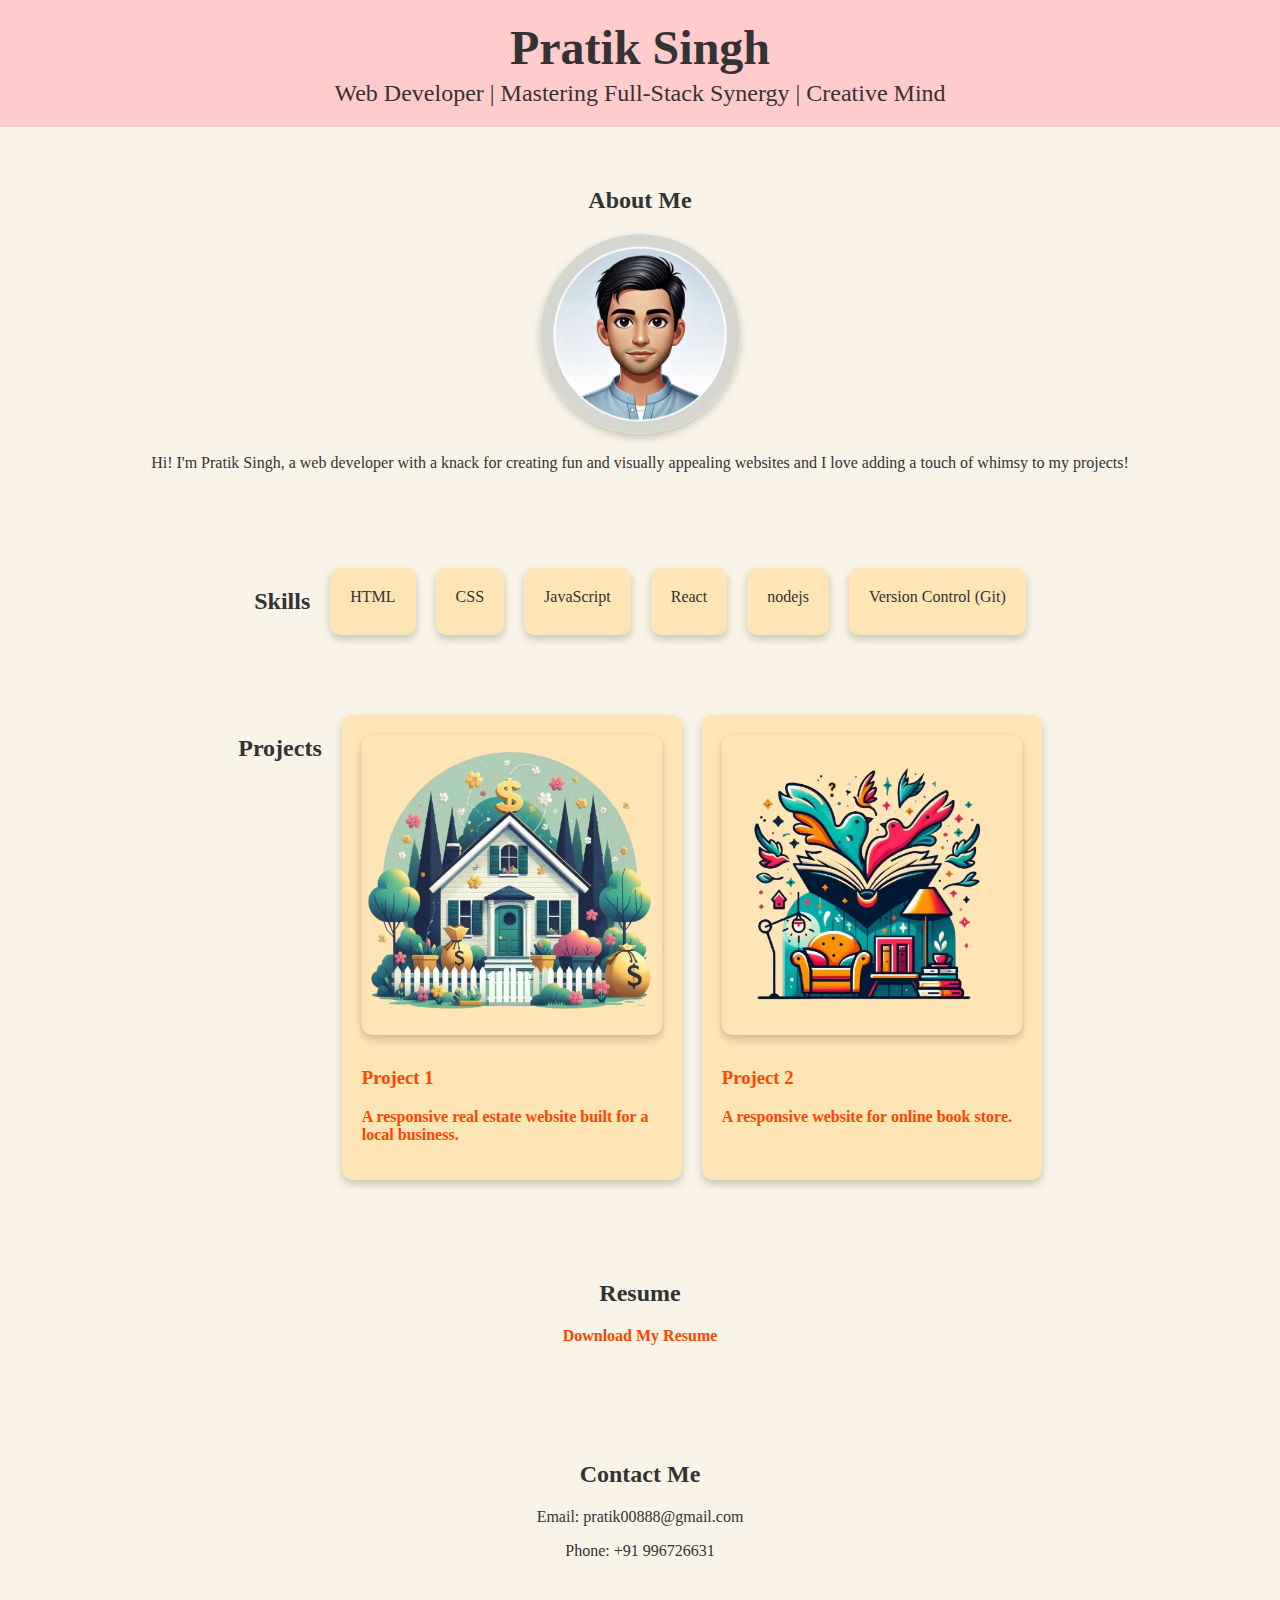
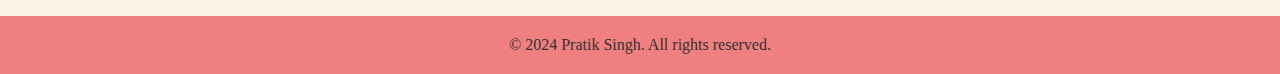
==== portfolio/index.html @ 55a9da6f "Add files via upload" ====
<!DOCTYPE html>
<html lang="en">
<head>
    <meta charset="UTF-8">
    <meta name="viewport" content="width=device-width, initial-scale=1.0">
    <title>Your Portfolio</title>
    <link rel="stylesheet" href="styles.css">
</head>
<body>

<header>
    <h1>Pratik Singh</h1>
    <p>Web Developer | Mastering Full-Stack Synergy | Creative Mind</p>
</header>

<section class="section about">
    <h2>About Me</h2>
    <img src="img1.png" alt="Your Photo">
    <p>Hi! I'm Pratik Singh, a web developer with a knack for creating fun and visually appealing websites and I love adding a touch of whimsy to my projects!</p>
</section>

<section class="section skills">
    <h2>Skills</h2>
    <div class="skill">HTML</div>
    <div class="skill">CSS</div>
    <div class="skill">JavaScript</div>
    <div class="skill">React</div>
    <div class="skill">nodejs</div>
    <div class="skill">Version Control (Git)</div>
</section>

<section class="section projects">
    <h2>Projects</h2>
    <a class="project" href="https://real-estate-website-mocha-eta.vercel.app/">
        <img src="img2.png" alt="Project 1">
        <h3>Project 1</h3>
        <p>A responsive real estate website built for a local business.</p>
    </a>
    <a class="project" href="https://book-store-seven-brown.vercel.app/">
        <img src="img3.png" alt="Project 2">
        <h3>Project 2</h3>
        <p>A responsive website for online book store.</p>
    </a>
</section>

<section class="section resume">
    <h2>Resume</h2>
    <p><a href="your-resume.pdf" download>Download My Resume</a></p>
</section>

<section class="section contact">
    <h2>Contact Me</h2>
    <p>Email: pratik00888@gmail.com</p>
    <p>Phone: +91 996726631</p>
</section>

<footer>
    <p>&copy; 2024 Pratik Singh. All rights reserved.</p>
</footer>

</body>
</html>
---- portfolio/styles.css ----
body {
    font-family: 'Comic Sans MS', 'Comic Sans', cursive;
    background-color: #f9f4e7;
    color: #333;
    margin: 0;
    padding: 0;
}

header {
    background-color: #ffcccb;
    padding: 20px;
    text-align: center;
}

header h1 {
    font-size: 3em;
    margin: 0;
}

header p {
    font-size: 1.5em;
    margin: 5px 0 0;
}

.section {
    padding: 40px 20px;
    text-align: center;
}

.section img {
    border-radius: 50%;
    max-width: 200px;
    box-shadow: 0 4px 8px rgba(0, 0, 0, 0.2);
}

.skills, .projects {
    display: flex;
    flex-wrap: wrap;
    justify-content: center;
    gap: 20px;
}

.skill, .project {
    background-color: #ffe4b5;
    border-radius: 10px;
    padding: 20px;
    max-width: 300px;
    box-shadow: 0 4px 8px rgba(0, 0, 0, 0.2);
    text-align: left;
}

.project img {
    max-width: 100%;
    border-radius: 10px;
    margin-bottom: 10px;
}

footer {
    background-color: #f08080;
    padding: 20px;
    text-align: center;
}

footer p {
    margin: 0;
    font-size: 1em;
}

a {
    color: #ff4500;
    text-decoration: none;
    font-weight: bold;
}

a:hover {
    text-decoration: underline;
}
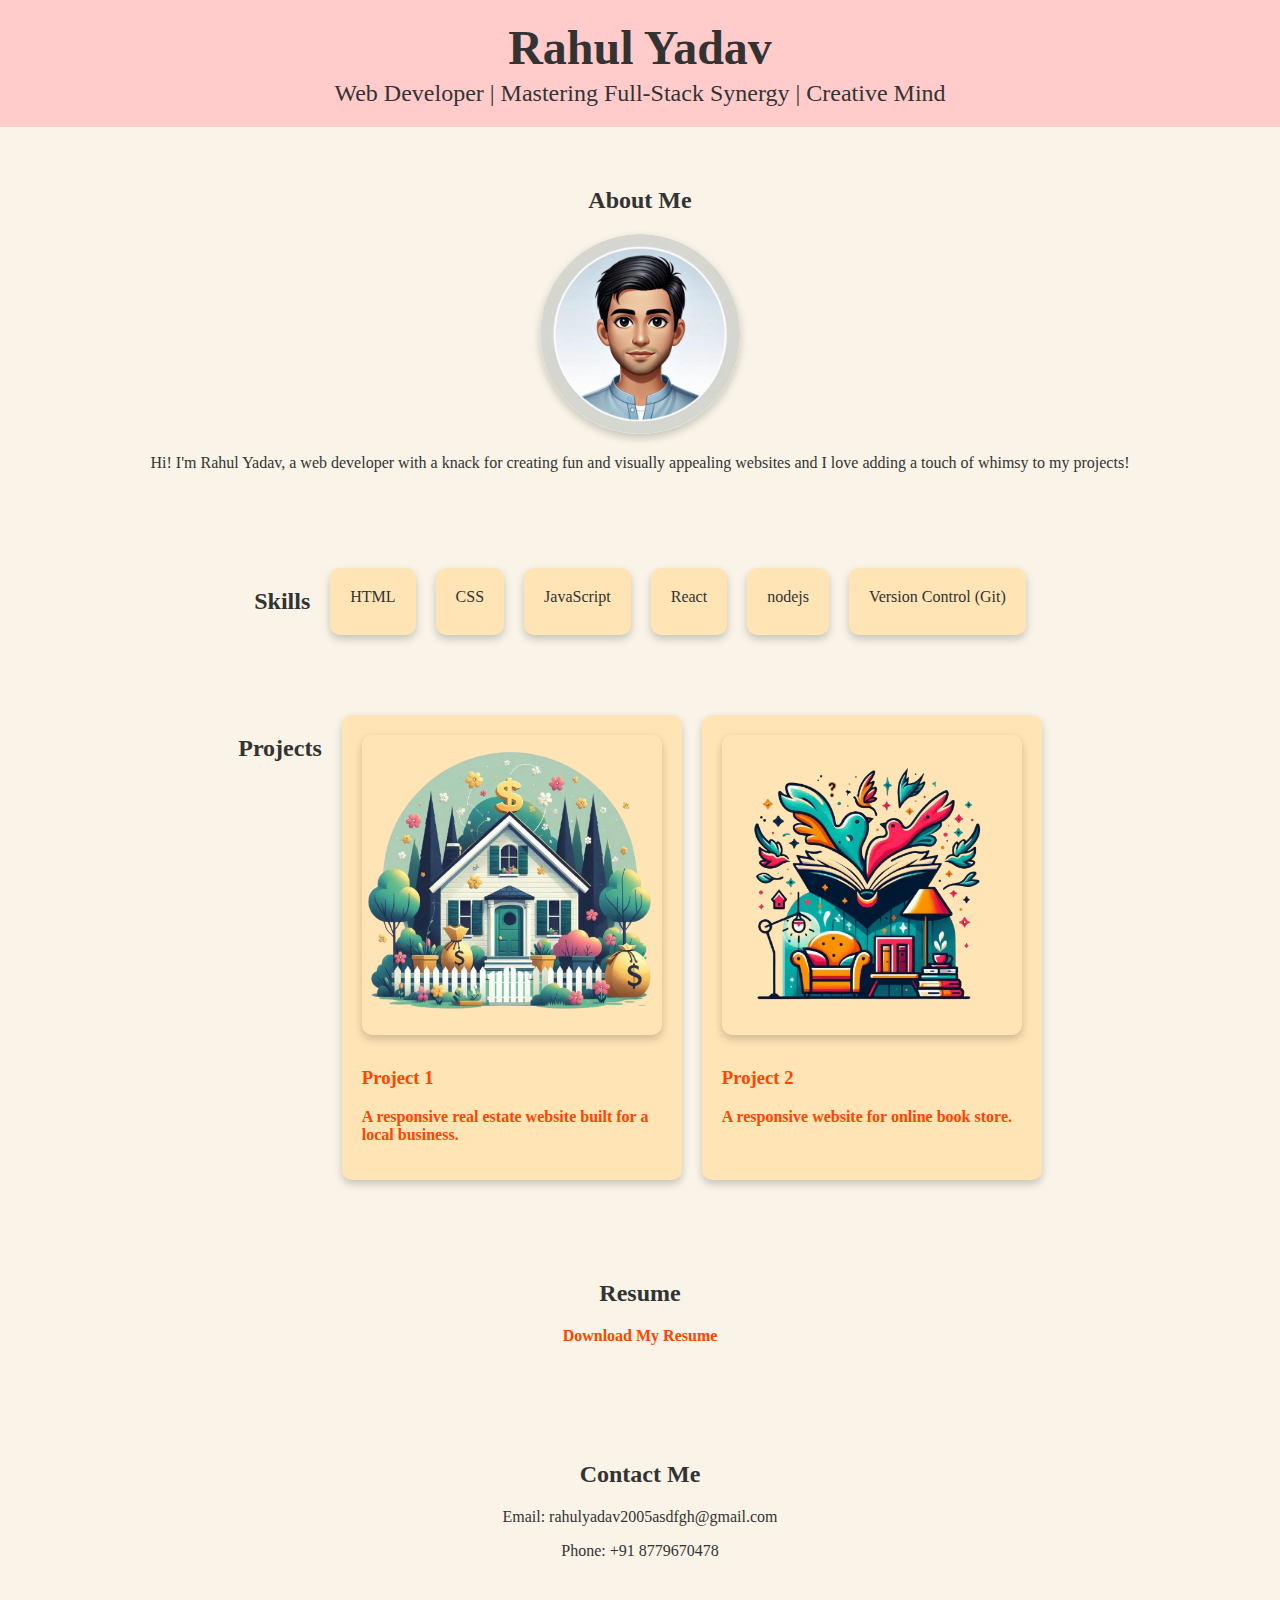
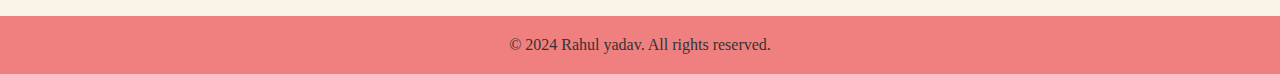
==== commit dca7503d: "Update index.html" ====
--- a/portfolio/index.html
+++ b/portfolio/index.html
@@ -9,14 +9,14 @@
 <body>
 
 <header>
-    <h1>Pratik Singh</h1>
+    <h1>Rahul Yadav</h1>
     <p>Web Developer | Mastering Full-Stack Synergy | Creative Mind</p>
 </header>
 
 <section class="section about">
     <h2>About Me</h2>
     <img src="img1.png" alt="Your Photo">
-    <p>Hi! I'm Pratik Singh, a web developer with a knack for creating fun and visually appealing websites and I love adding a touch of whimsy to my projects!</p>
+    <p>Hi! I'm Rahul Yadav, a web developer with a knack for creating fun and visually appealing websites and I love adding a touch of whimsy to my projects!</p>
 </section>
 
 <section class="section skills">
@@ -50,12 +50,12 @@
 
 <section class="section contact">
     <h2>Contact Me</h2>
-    <p>Email: pratik00888@gmail.com</p>
-    <p>Phone: +91 996726631</p>
+    <p>Email: rahulyadav2005asdfgh@gmail.com</p>
+    <p>Phone: +91 8779670478</p>
 </section>
 
 <footer>
-    <p>&copy; 2024 Pratik Singh. All rights reserved.</p>
+    <p>&copy; 2024 Rahul yadav. All rights reserved.</p>
 </footer>
 
 </body>
